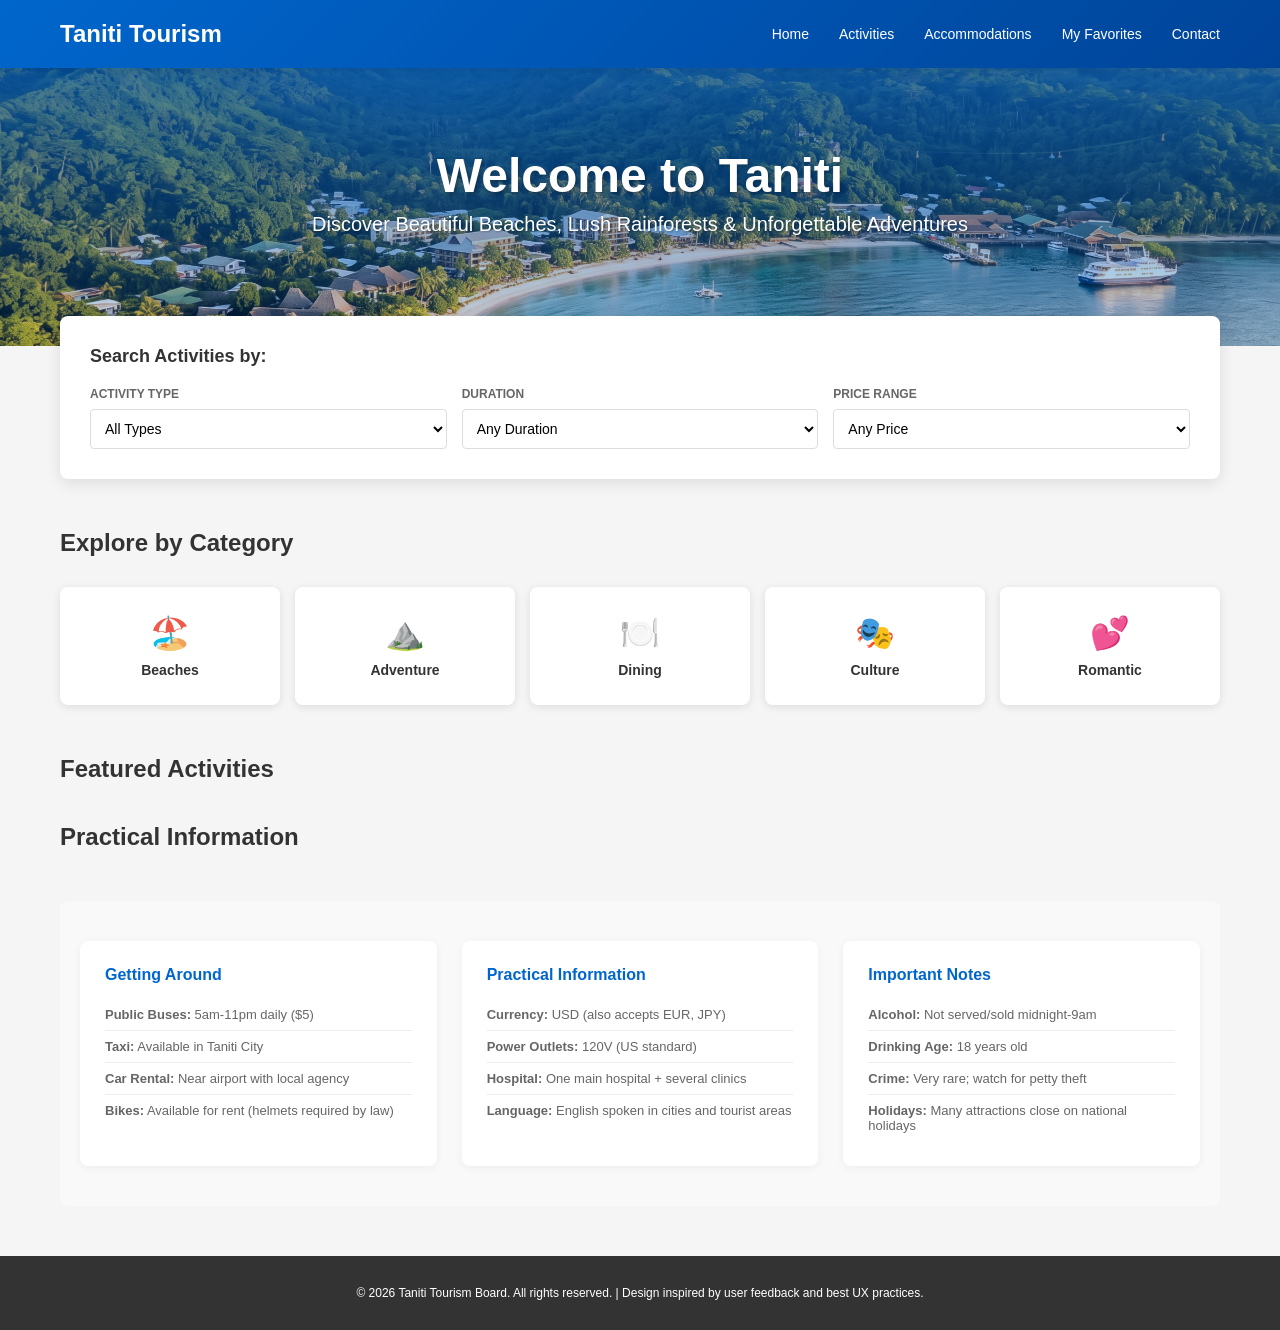
==== index.html @ 6fd8b82e "modal" ====
<!DOCTYPE html>
<html lang="en">
<head>
    <meta charset="UTF-8">
    <meta name="viewport" content="width=device-width, initial-scale=1.0">
    <title>Taniti Tourism Website - Interactive Prototype</title>
    <link rel="stylesheet" href="styles.css">
</head>
<body>
    <header>
        <div class="header-container">
            <a href="#" class="logo">Taniti Tourism</a>
            <nav>
                <a href="#">Home</a>
                <a href="#">Activities</a>
                <a href="#">Accommodations</a>
                <a href="#">My Favorites</a>
                <a href="#">Contact</a>
            </nav>
        </div>
    </header>

    <section class="hero">
        <h1>Welcome to Taniti</h1>
        <p>Discover Beautiful Beaches, Lush Rainforests & Unforgettable Adventures</p>
    </section>

    <div class="search-section">
        <div class="search-box">
            <h2>Search Activities by:</h2>
            <div class="filters">
                <div class="filter-group">
                    <label>Activity Type</label>
                    <select onchange="#()">
                        <option value="">All Types</option>
                        <option value="beach">Beach & Water</option>
                        <option value="adventure">Adventure</option>
                        <option value="dining">Dining</option>
                        <option value="cultural">Cultural</option>
                    </select>
                </div>
                <div class="filter-group">
                    <label>Duration</label>
                    <select onchange="#">
                        <option value="">Any Duration</option>
                        <option value="short">Under 2 Hours</option>
                        <option value="medium">2-4 Hours</option>
                        <option value="long">Half Day +</option>
                    </select>
                </div>
                <div class="filter-group">
                    <label>Price Range</label>
                    <select onchange="#">
                        <option value="">Any Price</option>
                        <option value="budget">Under $50</option>
                        <option value="mid">$50-$100</option>
                        <option value="premium">$100+</option>
                    </select>
                </div>
            </div>
        </div>
    </div>

    <div class="container">
        <!-- CATEGORIES -->
        <h2 class="section-title">Explore by Category</h2>
        <div class="categories">
            <div class="category-card" onclick="#">
                <div class="category-emoji">🏖️</div>
                <p>Beaches</p>
            </div>
            <div class="category-card" onclick="#">
                <div class="category-emoji">⛰️</div>
                <p>Adventure</p>
            </div>
            <div class="category-card" onclick="#">
                <div class="category-emoji">🍽️</div>
                <p>Dining</p>
            </div>
            <div class="category-card" onclick="#">
                <div class="category-emoji">🎭</div>
                <p>Culture</p>
            </div>
            <div class="category-card" onclick="#">
                <div class="category-emoji">💕</div>
                <p>Romantic</p>
            </div>
        </div>

        <!-- ACTIVITIES GRID -->
        <h2 class="section-title">Featured Activities</h2>
        <div class="activities-grid" id="activitiesGrid">
        </div>
        
        <!-- INFO SECTION -->
        <h2 class="section-title">Practical Information</h2>
        <div class="info-section">
            <div class="info-box">
                <h3>Getting Around</h3>
                <ul>
                    <li><strong>Public Buses:</strong> 5am-11pm daily ($5)</li>
                    <li><strong>Taxi:</strong> Available in Taniti City</li>
                    <li><strong>Car Rental:</strong> Near airport with local agency</li>
                    <li><strong>Bikes:</strong> Available for rent (helmets required by law)</li>
                </ul>
            </div>
            <div class="info-box">
                <h3>Practical Information</h3>
                <ul>
                    <li><strong>Currency:</strong> USD (also accepts EUR, JPY)</li>
                    <li><strong>Power Outlets:</strong> 120V (US standard)</li>
                    <li><strong>Hospital:</strong> One main hospital + several clinics</li>
                    <li><strong>Language:</strong> English spoken in cities and tourist areas</li>
                </ul>
            </div>
            <div class="info-box">
                <h3>Important Notes</h3>
                <ul>
                    <li><strong>Alcohol:</strong> Not served/sold midnight-9am</li>
                    <li><strong>Drinking Age:</strong> 18 years old</li>
                    <li><strong>Crime:</strong> Very rare; watch for petty theft</li>
                    <li><strong>Holidays:</strong> Many attractions close on national holidays</li>
                </ul>
            </div>
        </div>
    </div>

    <div id="activityModal" class="modal">
        <div class="modal-content">
            <div class="modal-header">
                <h2 id="modalTitle"></h2>
                <button class="close-btn" onclick="">&times;</button>
            </div>
            <div class="modal-body">
                <div class="detail-image" id="modalImage"></div>
                
                <div class="detail-info">
                    <p><strong>Rating:</strong> <span id="modalRating"></span></p>
                    <p><strong>Duration:</strong> <span id="modalDuration"></span></p>
                    <p><strong>Price:</strong> <span id="modalPrice" style="color: #0066cc; font-weight: bold;"></span></p>
                    <p><strong>Location:</strong> <span id="modalLocation"></span></p>
                </div>

                <div class="detail-section">
                    <h4>Description</h4>
                    <p id="modalDescription"></p>
                </div>

                <div class="detail-section">
                    <h4>What's Included</h4>
                    <p id="modalIncluded"></p>
                </div>

                <div class="detail-section">
                    <h4>Age & Fitness Requirements</h4>
                    <p id="modalRequirements"></p>
                </div>

                <div class="booking-widget">
                    <h4>Book This Activity</h4>
                    <div class="date-time-inputs">
                        <input type="date" id="bookingDate" min="">
                        <input type="time" id="bookingTime" value="10:00">
                    </div>
                    <button class="book-now-btn" onclick="">Complete Booking</button>
                </div>
            </div>
        </div>
    </div>

    <!-- FOOTER -->
    <footer>
        <p>&copy; 2026 Taniti Tourism Board. All rights reserved. | Design inspired by user feedback and best UX practices.</p>
    </footer>

    
<script src="script.js"></script>
</body>
---- styles.css ----
* {
    margin: 0;
    padding: 0;
    box-sizing: border-box;
}
body {
    font-family: 'Segoe UI', Tahoma, Geneva, Verdana, sans-serif;
    background-color: #f5f5f5;
    color: #333;
}

/* HEADER/NAVIGATION */
header {
    background: linear-gradient(135deg, #0066cc 0%, #004499 100%);
    color: white;
    padding: 20px 0;
    position: sticky;
    top: 0;
    box-shadow: 0 2px 10px rgba(0,0,0,0.1);
    z-index: 100;
}

.header-container {
    max-width: 1200px;
    margin: 0 auto;
    padding: 0 20px;
    display: flex;
    justify-content: space-between;
    align-items: center;
}

.logo {
    font-size: 24px;
    font-weight: bold;
    text-decoration: none;
    color: white;
}

nav {
    display: flex;
    gap: 30px;
}

nav a {
    color: white;
    text-decoration: none;
    font-size: 14px;
    transition: opacity 0.3s;
}

nav a:hover {
    opacity: 0.8;
}

/* HERO SECTION */
.hero {
    background: linear-gradient(rgba(0, 102, 204, 0.7), rgba(0, 102, 204, 0.2)), 
                url('images/hero.jpg');
    background-size: cover;
    background-position: center;
    color: white;
    padding: 80px 20px;
    text-align: center;
}

.hero h1 {
    font-size: 48px;
    margin-bottom: 10px;
    text-shadow: 2px 2px 4px rgba(0,0,0,0.3);
}

.hero p {
    font-size: 20px;
    margin-bottom: 30px;
    text-shadow: 1px 1px 2px rgba(0,0,0,0.3);
}

/* SEARCH SECTION */
.search-section {
    max-width: 1200px;
    margin: -30px auto 50px;
    padding: 0 20px;
    position: relative;
    z-index: 10;
}

.search-box {
    background: white;
    padding: 30px;
    border-radius: 8px;
    box-shadow: 0 4px 15px rgba(0,0,0,0.1);
}

.search-box h2 {
    font-size: 18px;
    margin-bottom: 20px;
    color: #333;
}

.filters {
    display: grid;
    grid-template-columns: repeat(auto-fit, minmax(200px, 1fr));
    gap: 15px;
}

.filter-group {
    display: flex;
    flex-direction: column;
}

.filter-group label {
    font-size: 12px;
    font-weight: bold;
    margin-bottom: 8px;
    color: #666;
    text-transform: uppercase;
}

.filter-group select {
    padding: 10px;
    border: 1px solid #ddd;
    border-radius: 4px;
    font-size: 14px;
    background: white;
    cursor: pointer;
}

/* CATEGORIES */
.container {
    max-width: 1200px;
    margin: 0 auto;
    padding: 0 20px;
}

.section-title {
    font-size: 24px;
    margin: 40px 0 30px;
    color: #333;
    font-weight: bold;
}

.categories {
    display: grid;
    grid-template-columns: repeat(auto-fit, minmax(140px, 1fr));
    gap: 15px;
    margin-bottom: 50px;
}

.category-card {
    background: white;
    padding: 25px;
    border-radius: 8px;
    text-align: center;
    cursor: pointer;
    transition: all 0.3s;
    box-shadow: 0 2px 8px rgba(0,0,0,0.1);
    border: 2px solid transparent;
}

.category-card:hover {
    transform: translateY(-5px);
    box-shadow: 0 5px 15px rgba(0,102,204,0.2);
    border-color: #0066cc;
}

.category-emoji {
    font-size: 32px;
    margin-bottom: 10px;
}

.category-card p {
    font-size: 14px;
    font-weight: bold;
    color: #333;
}

/* INFO SECTION */
.info-section {
    display: grid;
    grid-template-columns: repeat(auto-fit, minmax(300px, 1fr));
    gap: 25px;
    margin: 50px 0;
    background: #f9f9f9;
    padding: 40px 20px;
    border-radius: 8px;
}

.info-box {
    background: white;
    padding: 25px;
    border-radius: 8px;
    box-shadow: 0 2px 8px rgba(0,0,0,0.05);
}

.info-box h3 {
    color: #0066cc;
    margin-bottom: 15px;
    font-size: 16px;
}

.info-box ul {
    list-style: none;
}

.info-box li {
    padding: 8px 0;
    font-size: 13px;
    color: #666;
    border-bottom: 1px solid #eee;
}

.info-box li:last-child {
    border-bottom: none;
}


/* FOOTER */
footer {
    background: #333;
    color: white;
    padding: 30px 20px;
    text-align: center;
    margin-top: 50px;
    font-size: 12px;
}

/* MODAL */
.modal {
    display: none;
    position: fixed;
    z-index: 1000;
    left: 0;
    top: 0;
    width: 100%;
    height: 100%;
    background-color: rgba(0,0,0,0.6);
    animation: fadeIn 0.3s;
}

@keyframes fadeIn {
    from { opacity: 0; }
    to { opacity: 1; }
}

.modal-content {
    background-color: white;
    margin: 50px auto;
    padding: 0;
    border-radius: 8px;
    width: 90%;
    max-width: 600px;
    max-height: 90vh;
    overflow-y: auto;
    box-shadow: 0 10px 40px rgba(0,0,0,0.3);
}

.modal-header {
    background: linear-gradient(135deg, #4A90E2 0%, #357ABD 100%);
    color: white;
    padding: 30px;
    display: flex;
    justify-content: space-between;
    align-items: center;
}

.modal-header h2 {
    margin: 0;
    font-size: 24px;
}

.close-btn {
    background: none;
    border: none;
    font-size: 28px;
    cursor: pointer;
    color: white;
}

.modal-body {
    padding: 30px;
}

.detail-image {
    width: 100%;
    height: 250px;
    background: linear-gradient(135deg, #4A90E2 0%, #357ABD 100%);
    border-radius: 8px;
    display: flex;
    align-items: center;
    justify-content: center;
    font-size: 60px;
    margin-bottom: 20px;
}

.detail-info {
    margin-bottom: 20px;
}

.detail-info p {
    margin: 10px 0;
    font-size: 13px;
    color: #666;
}

.detail-info strong {
    color: #333;
}

.detail-section {
    margin-bottom: 25px;
}

.detail-section h4 {
    color: #0066cc;
    margin-bottom: 10px;
    font-size: 14px;
    font-weight: bold;
}

.detail-section p {
    font-size: 13px;
    color: #666;
    line-height: 1.6;
}

.booking-widget {
    background: #f0f4f9;
    padding: 20px;
    border-radius: 8px;
    border: 1px solid #ddd;
}

.booking-widget h4 {
    color: #0066cc;
    margin-bottom: 15px;
}

.date-time-inputs {
    display: grid;
    gap: 10px;
    margin-bottom: 15px;
}

.date-time-inputs input {
    padding: 10px;
    border: 1px solid #ddd;
    border-radius: 4px;
    font-size: 13px;
}

.book-now-btn {
    width: 100%;
    padding: 12px;
    background: #00cc66;
    color: white;
    border: none;
    border-radius: 4px;
    cursor: pointer;
    font-weight: bold;
    font-size: 14px;
    transition: background 0.3s;
}

.book-now-btn:hover {
    background: #00aa55;
}
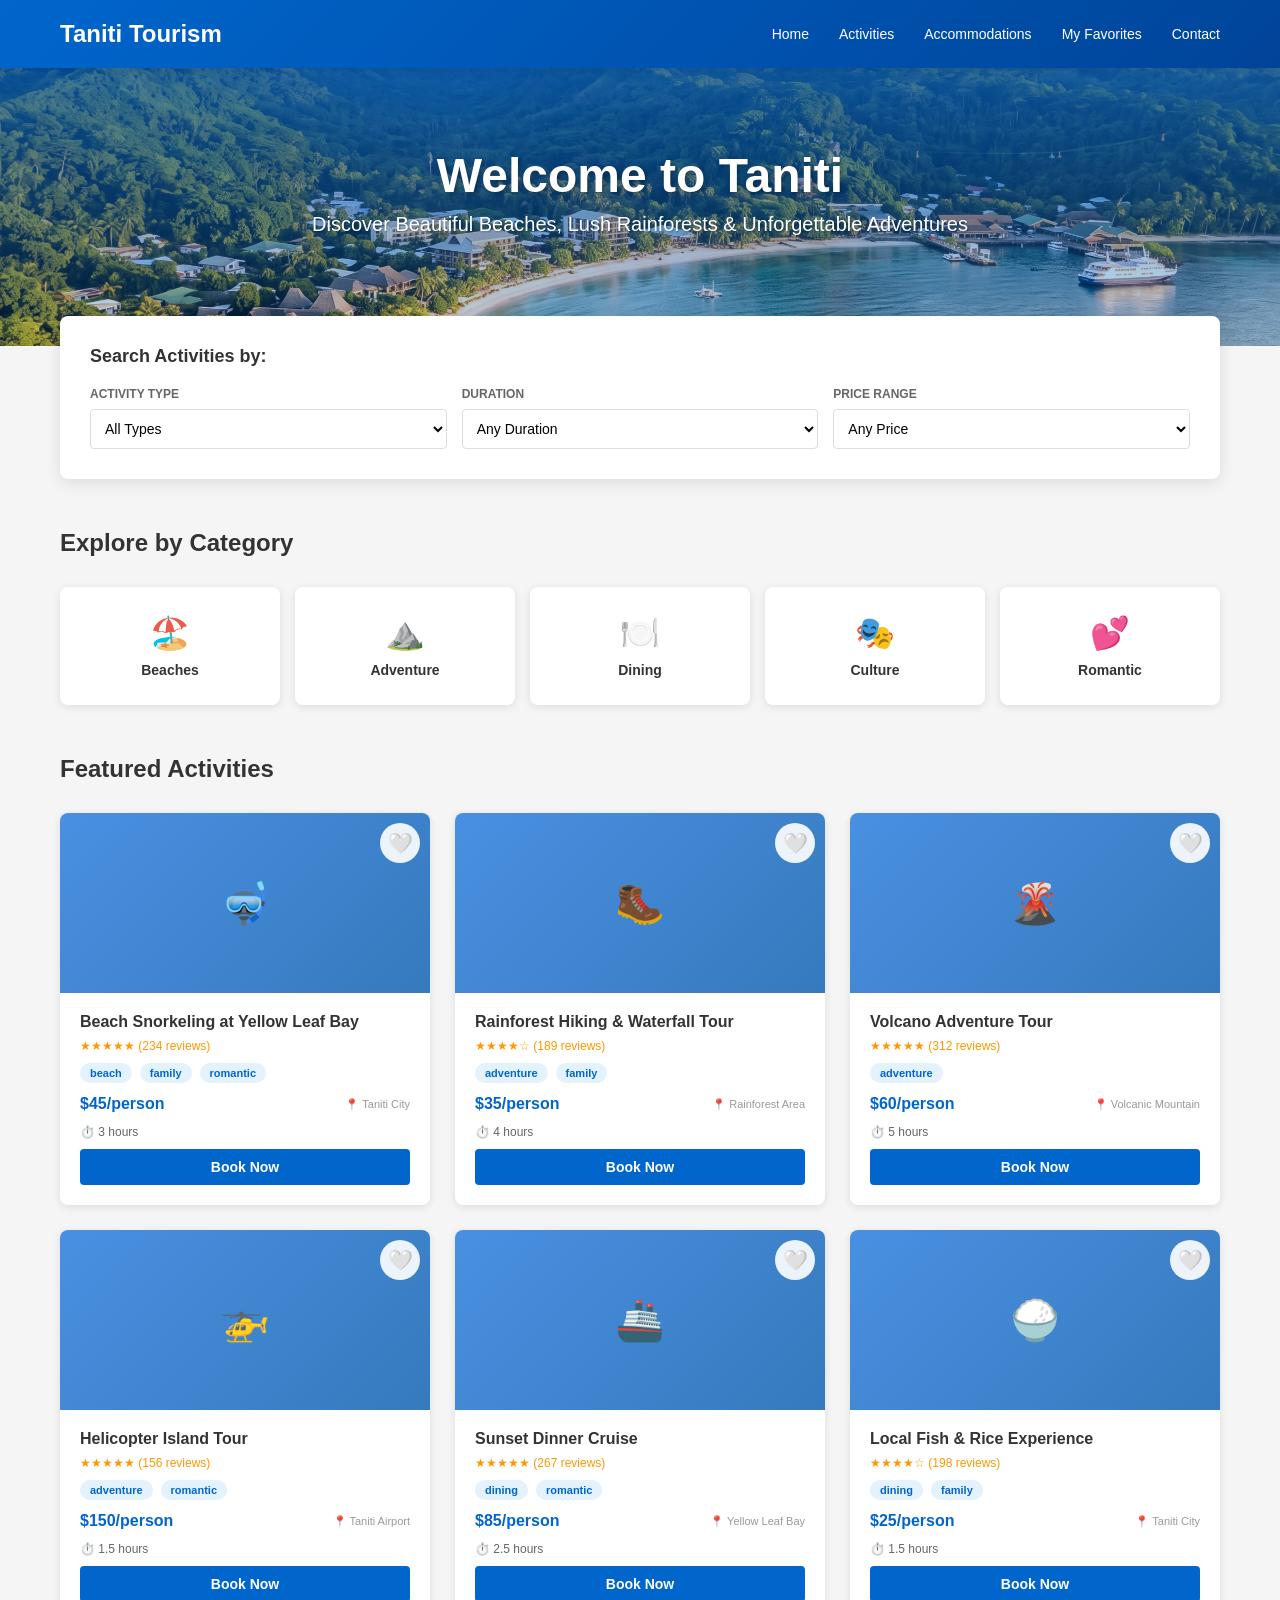
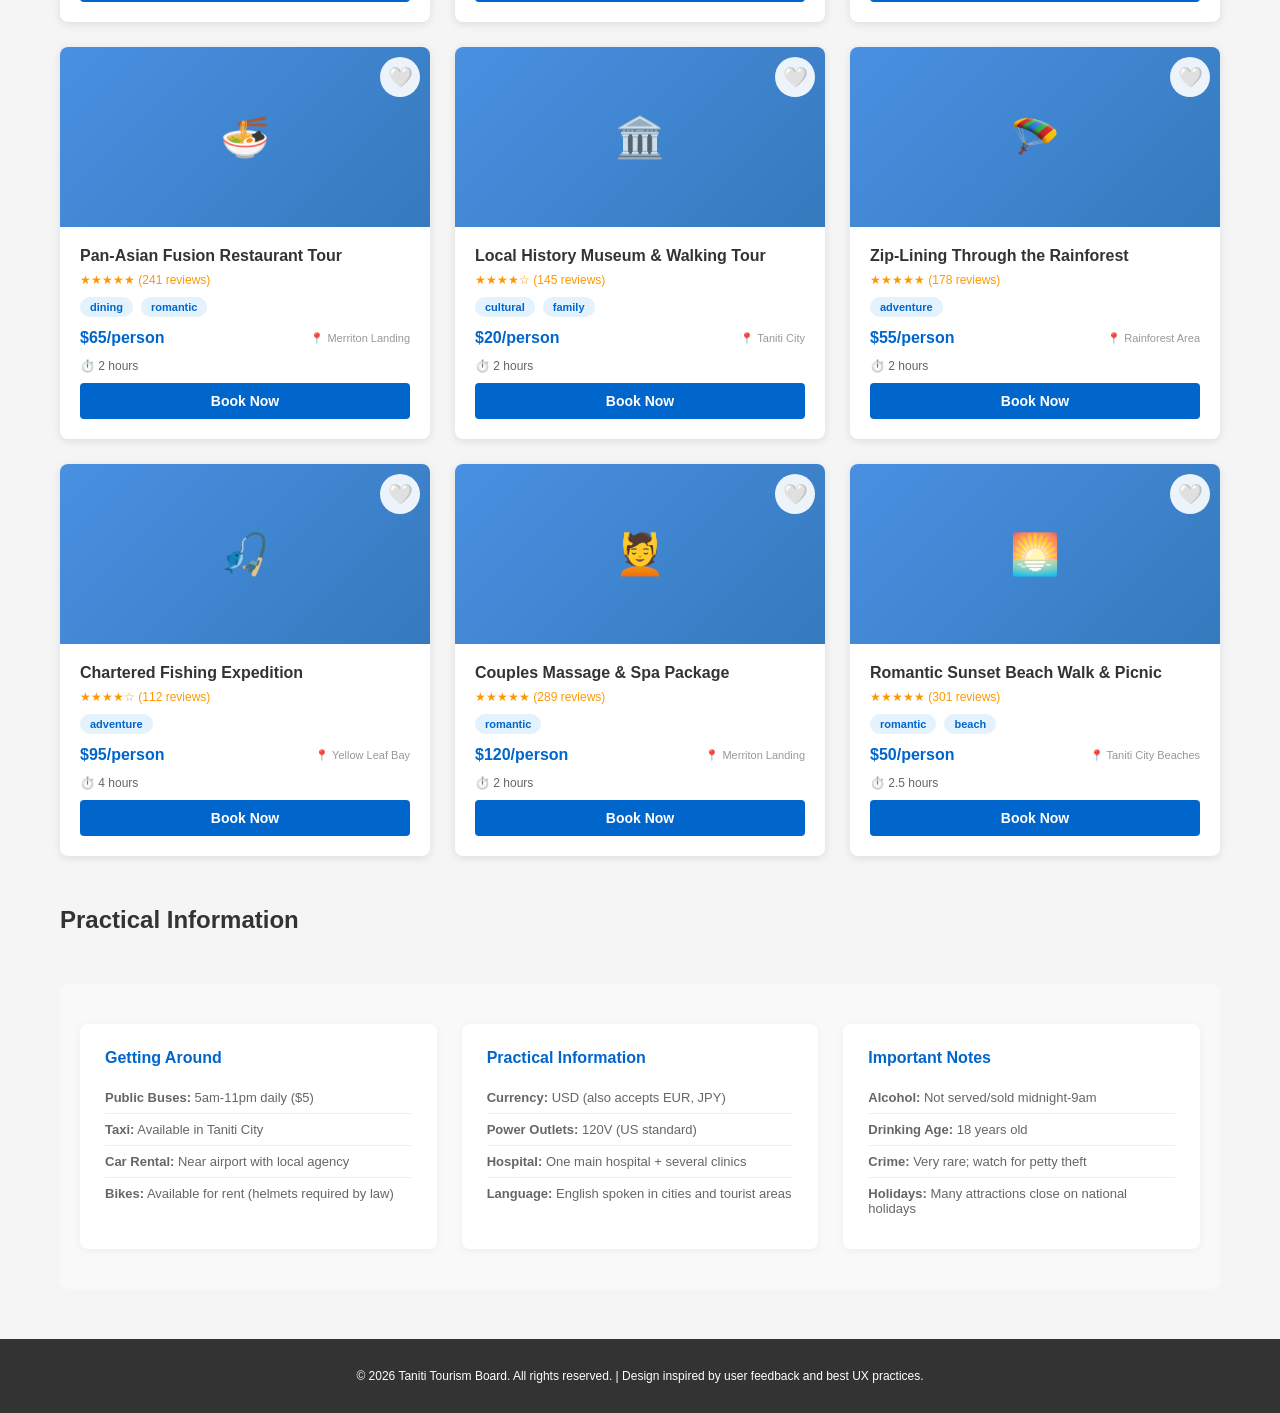
==== commit c6e05aaa: "update: header" ====
--- a/index.html
+++ b/index.html
@@ -9,13 +9,13 @@
 <body>
     <header>
         <div class="header-container">
-            <a href="#" class="logo">Taniti Tourism</a>
+            <a href="#" class="logo" onclick="showHome(); return false;">Taniti Tourism</a>
             <nav>
-                <a href="#">Home</a>
-                <a href="#">Activities</a>
-                <a href="#">Accommodations</a>
-                <a href="#">My Favorites</a>
-                <a href="#">Contact</a>
+                <a href="#" onclick="showHome(); return false;">Home</a>
+                <a href="#" onclick="filterByCategory('all'); return false;">Activities</a>
+                <a href="#" onclick="alert('Accommodations page - coming soon'); return false;">Accommodations</a>
+                <a href="#" onclick="showSavedActivities(); return false;">My Favorites</a>
+                <a href="#" onclick="alert('Contact us at info@taniti.tourism'); return false;">Contact</a>
             </nav>
         </div>
     </header>
--- a/styles.css
+++ b/styles.css
@@ -172,6 +172,141 @@
     font-size: 14px;
     font-weight: bold;
     color: #333;
+}
+
+/* ACTIVITY GRID */
+.activities-grid {
+    display: grid;
+    grid-template-columns: repeat(auto-fill, minmax(280px, 1fr));
+    gap: 25px;
+    margin-bottom: 50px;
+}
+
+.activity-card {
+    background: white;
+    border-radius: 8px;
+    overflow: hidden;
+    box-shadow: 0 2px 8px rgba(0,0,0,0.1);
+    transition: all 0.3s;
+    cursor: pointer;
+}
+
+.activity-card:hover {
+    transform: translateY(-5px);
+    box-shadow: 0 8px 20px rgba(0,102,204,0.2);
+}
+
+.activity-image {
+    width: 100%;
+    height: 180px;
+    background: linear-gradient(135deg, #4A90E2 0%, #357ABD 100%);
+    display: flex;
+    align-items: center;
+    justify-content: center;
+    color: white;
+    font-size: 40px;
+    position: relative;
+}
+
+.favorite-btn {
+    position: absolute;
+    top: 10px;
+    right: 10px;
+    background: rgba(255,255,255,0.9);
+    border: none;
+    width: 40px;
+    height: 40px;
+    border-radius: 50%;
+    cursor: pointer;
+    font-size: 20px;
+    transition: all 0.3s;
+}
+
+.favorite-btn:hover {
+    background: white;
+    transform: scale(1.1);
+}
+
+.favorite-btn.saved {
+    color: #ff4444;
+}
+
+.activity-content {
+    padding: 20px;
+}
+
+.activity-title {
+    font-size: 16px;
+    font-weight: bold;
+    margin-bottom: 8px;
+    color: #333;
+}
+
+.activity-info {
+    display: flex;
+    justify-content: space-between;
+    align-items: center;
+    margin-bottom: 10px;
+    font-size: 12px;
+    color: #666;
+}
+
+.activity-rating {
+    color: #ff9800;
+    font-size: 12px;
+    margin-bottom: 10px;
+}
+
+.activity-meta {
+    display: flex;
+    flex-wrap: wrap;
+    gap: 8px;
+    margin-bottom: 12px;
+}
+
+.meta-tag {
+    background: #e3f2fd;
+    color: #0066cc;
+    padding: 4px 10px;
+    border-radius: 20px;
+    font-size: 11px;
+    font-weight: bold;
+}
+
+.price-location {
+    display: flex;
+    justify-content: space-between;
+    align-items: center;
+    margin-bottom: 12px;
+    font-size: 12px;
+}
+
+.price {
+    font-size: 16px;
+    font-weight: bold;
+    color: #0066cc;
+}
+
+.location {
+    color: #999;
+    font-size: 11px;
+}
+
+.book-btn {
+    width: 100%;
+    padding: 10px;
+    background: #0066cc;
+    color: white;
+    border: none;
+    border-radius: 4px;
+    cursor: pointer;
+    font-weight: bold;
+    font-size: 14px;
+    transition: background 0.3s;
+}
+
+.book-btn:hover {
+    background: #004499;
 }
 
 /* INFO SECTION */
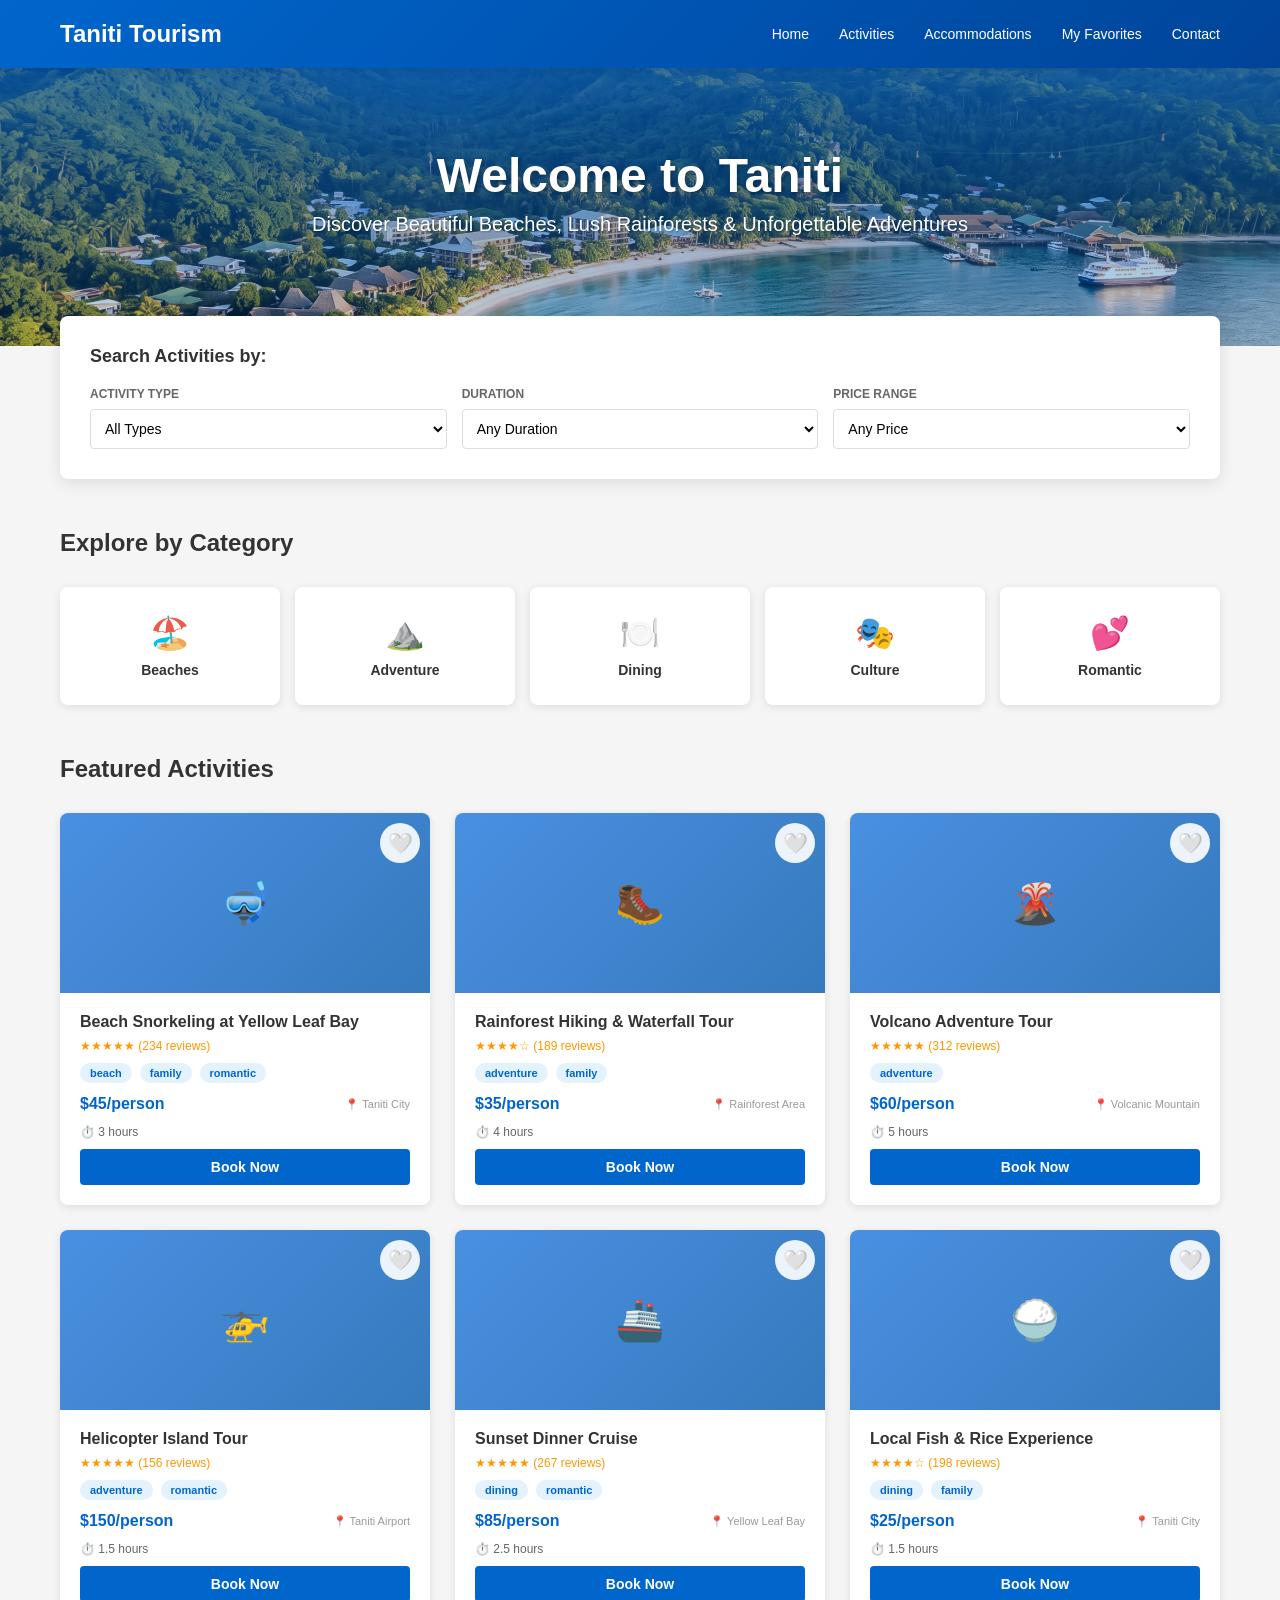
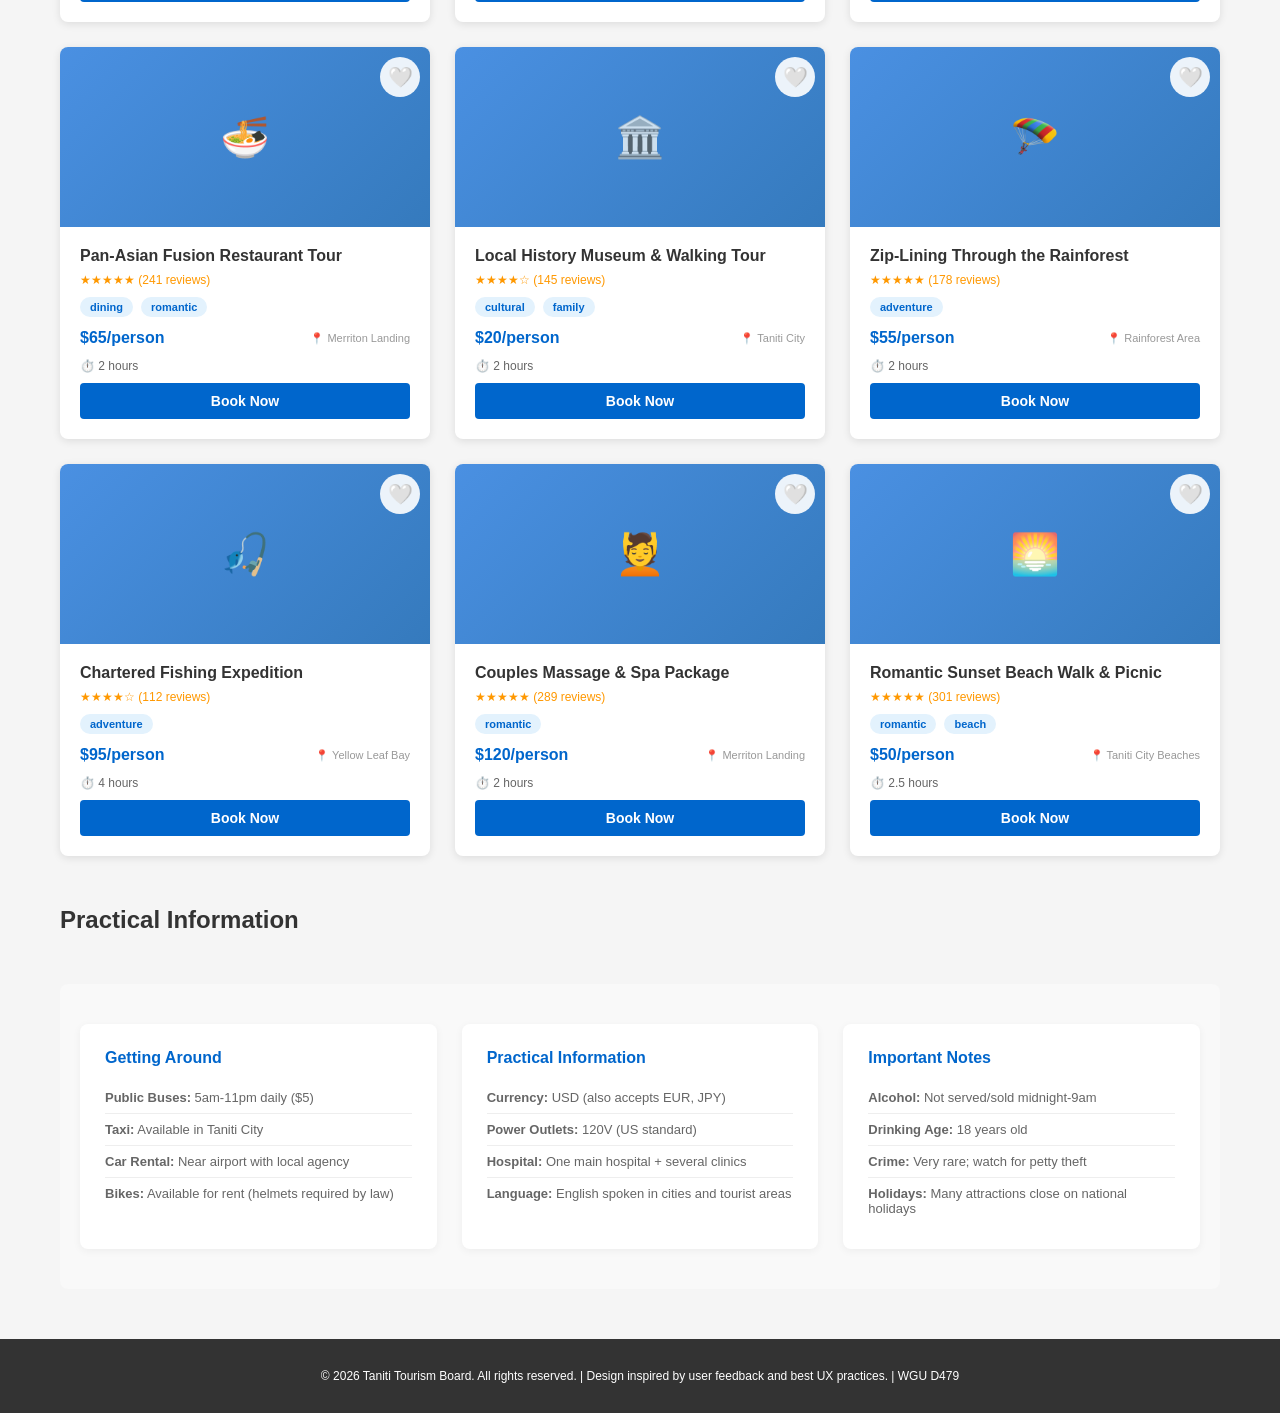
==== commit ccb6c059: "mod: footer msg:" ====
--- a/index.html
+++ b/index.html
@@ -7,6 +7,7 @@
     <link rel="stylesheet" href="styles.css">
 </head>
 <body>
+    <!-- HEADER -->
     <header>
         <div class="header-container">
             <a href="#" class="logo" onclick="showHome(); return false;">Taniti Tourism</a>
@@ -20,18 +21,20 @@
         </div>
     </header>
 
+    <!-- HERO SECTION -->
     <section class="hero">
         <h1>Welcome to Taniti</h1>
         <p>Discover Beautiful Beaches, Lush Rainforests & Unforgettable Adventures</p>
     </section>
 
+    <!-- SEARCH SECTION -->
     <div class="search-section">
         <div class="search-box">
             <h2>Search Activities by:</h2>
             <div class="filters">
                 <div class="filter-group">
                     <label>Activity Type</label>
-                    <select onchange="#()">
+                    <select onchange="filterActivities()">
                         <option value="">All Types</option>
                         <option value="beach">Beach & Water</option>
                         <option value="adventure">Adventure</option>
@@ -41,7 +44,7 @@
                 </div>
                 <div class="filter-group">
                     <label>Duration</label>
-                    <select onchange="#">
+                    <select onchange="filterActivities()">
                         <option value="">Any Duration</option>
                         <option value="short">Under 2 Hours</option>
                         <option value="medium">2-4 Hours</option>
@@ -50,7 +53,7 @@
                 </div>
                 <div class="filter-group">
                     <label>Price Range</label>
-                    <select onchange="#">
+                    <select onchange="filterActivities()">
                         <option value="">Any Price</option>
                         <option value="budget">Under $50</option>
                         <option value="mid">$50-$100</option>
@@ -65,23 +68,23 @@
         <!-- CATEGORIES -->
         <h2 class="section-title">Explore by Category</h2>
         <div class="categories">
-            <div class="category-card" onclick="#">
+            <div class="category-card" onclick="filterByCategory('beach')">
                 <div class="category-emoji">🏖️</div>
                 <p>Beaches</p>
             </div>
-            <div class="category-card" onclick="#">
+            <div class="category-card" onclick="filterByCategory('adventure')">
                 <div class="category-emoji">⛰️</div>
                 <p>Adventure</p>
             </div>
-            <div class="category-card" onclick="#">
+            <div class="category-card" onclick="filterByCategory('dining')">
                 <div class="category-emoji">🍽️</div>
                 <p>Dining</p>
             </div>
-            <div class="category-card" onclick="#">
+            <div class="category-card" onclick="filterByCategory('cultural')">
                 <div class="category-emoji">🎭</div>
                 <p>Culture</p>
             </div>
-            <div class="category-card" onclick="#">
+            <div class="category-card" onclick="filterByCategory('romantic')">
                 <div class="category-emoji">💕</div>
                 <p>Romantic</p>
             </div>
@@ -125,11 +128,12 @@
         </div>
     </div>
 
+    <!-- MODAL -->
     <div id="activityModal" class="modal">
         <div class="modal-content">
             <div class="modal-header">
                 <h2 id="modalTitle"></h2>
-                <button class="close-btn" onclick="">&times;</button>
+                <button class="close-btn" onclick="closeModal()">&times;</button>
             </div>
             <div class="modal-body">
                 <div class="detail-image" id="modalImage"></div>
@@ -157,12 +161,12 @@
                 </div>
 
                 <div class="booking-widget">
-                    <h4>Book This Activity</h4>
+                    <h4>📅 Book This Activity</h4>
                     <div class="date-time-inputs">
                         <input type="date" id="bookingDate" min="">
                         <input type="time" id="bookingTime" value="10:00">
                     </div>
-                    <button class="book-now-btn" onclick="">Complete Booking</button>
+                    <button class="book-now-btn" onclick="completeBooking()">Complete Booking</button>
                 </div>
             </div>
         </div>
@@ -170,9 +174,7 @@
 
     <!-- FOOTER -->
     <footer>
-        <p>&copy; 2026 Taniti Tourism Board. All rights reserved. | Design inspired by user feedback and best UX practices.</p>
+        <p>&copy; 2026 Taniti Tourism Board. All rights reserved. | Design inspired by user feedback and best UX practices. | WGU D479</p>
     </footer>
-
-    
 <script src="script.js"></script>
 </body>
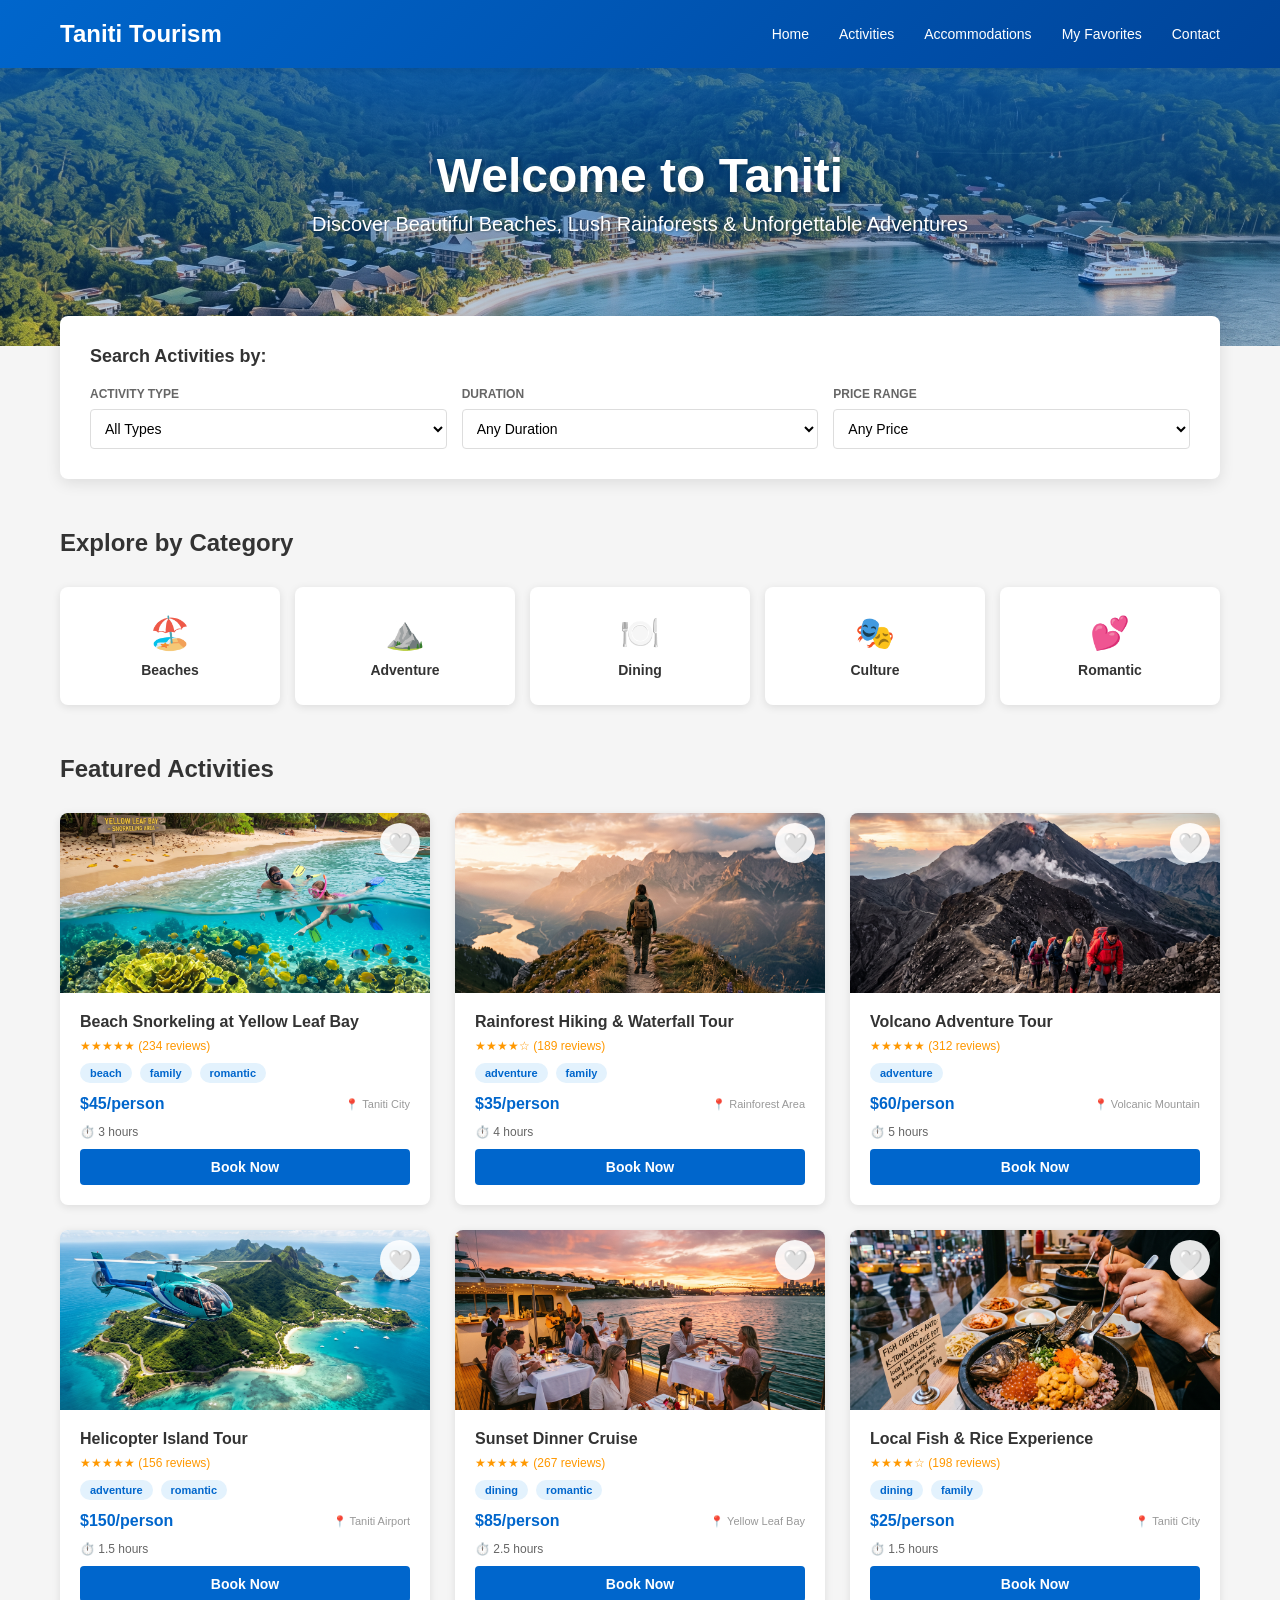
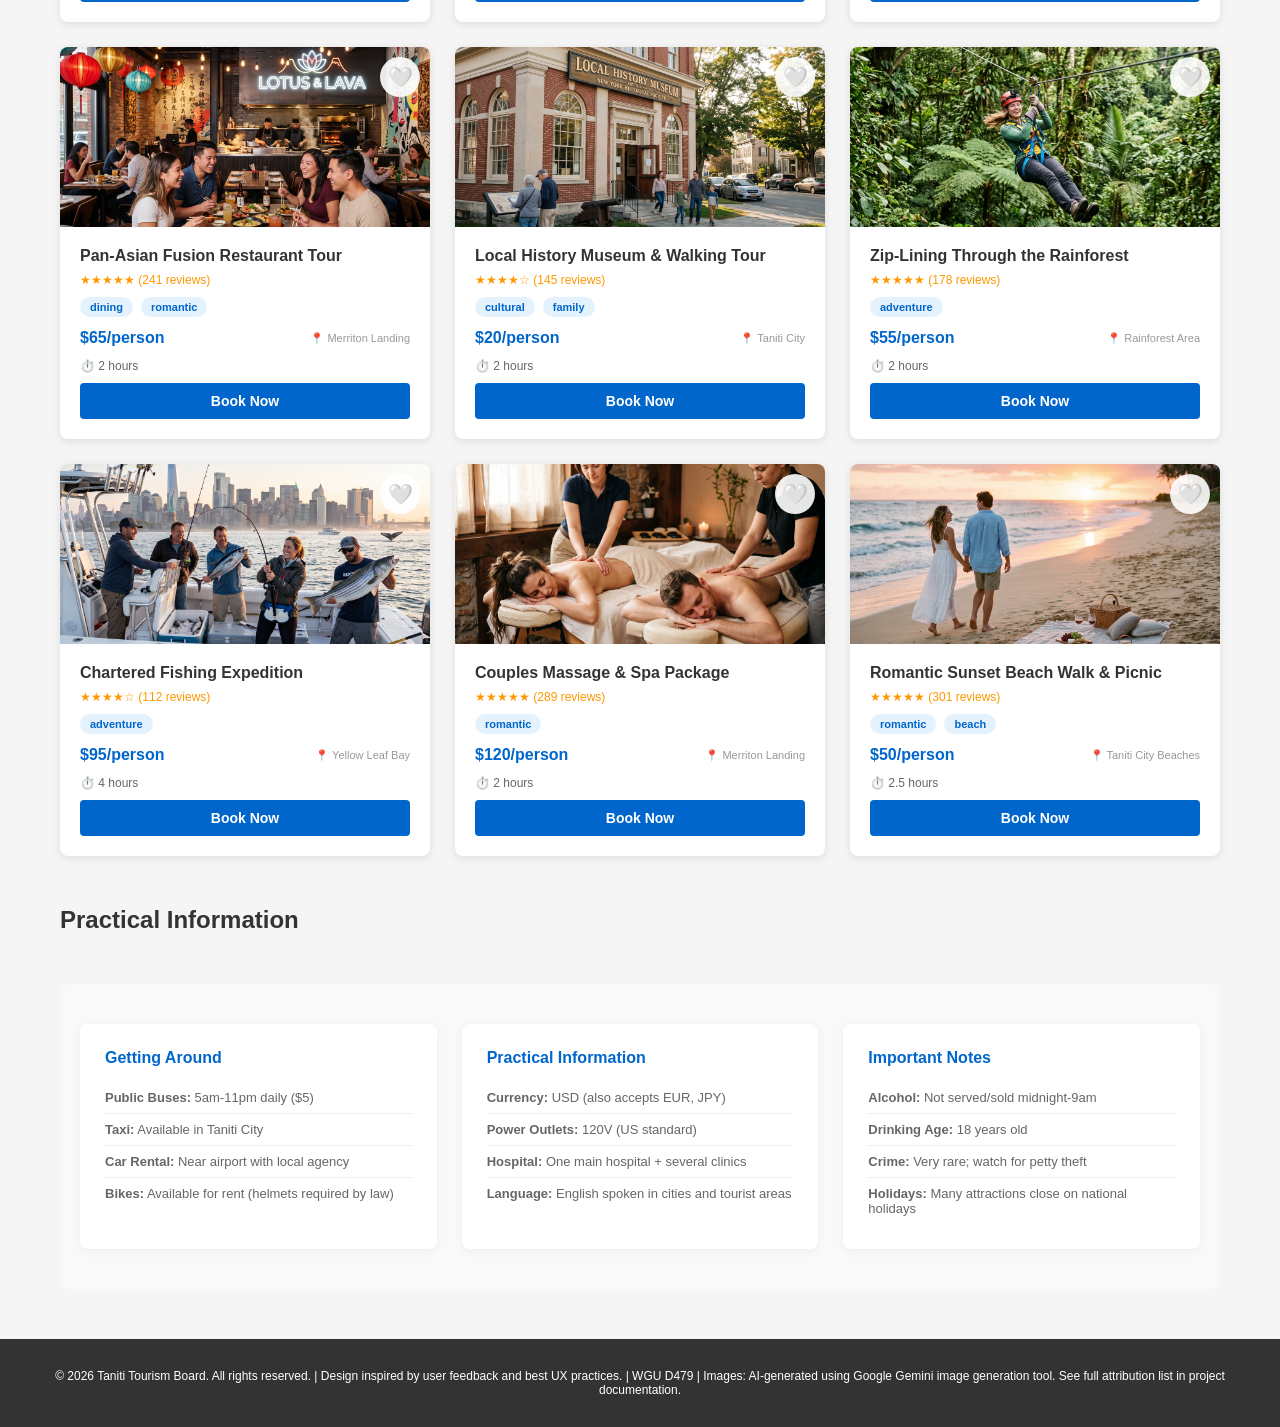
==== commit 9230e202: "cover images citation" ====
--- a/index.html
+++ b/index.html
@@ -26,6 +26,7 @@
         <h1>Welcome to Taniti</h1>
         <p>Discover Beautiful Beaches, Lush Rainforests & Unforgettable Adventures</p>
     </section>
+    <!-- Hero Image Attribution: Google Gemini. (2026). Taniti island beaches and volcano landscape [AI-generated image]. Created using Google Gemini image generation tool. -->
 
     <!-- SEARCH SECTION -->
     <div class="search-section">
@@ -174,7 +175,7 @@
 
     <!-- FOOTER -->
     <footer>
-        <p>&copy; 2026 Taniti Tourism Board. All rights reserved. | Design inspired by user feedback and best UX practices. | WGU D479</p>
+        <p>&copy; 2026 Taniti Tourism Board. All rights reserved. | Design inspired by user feedback and best UX practices. | WGU D479 | Images: AI-generated using Google Gemini image generation tool. See full attribution list in project documentation.</p>
     </footer>
 <script src="script.js"></script>
 </body>
--- a/styles.css
+++ b/styles.css
@@ -199,13 +199,16 @@
 .activity-image {
     width: 100%;
     height: 180px;
-    background: linear-gradient(135deg, #4A90E2 0%, #357ABD 100%);
-    display: flex;
-    align-items: center;
-    justify-content: center;
-    color: white;
-    font-size: 40px;
     position: relative;
+    overflow: hidden;
+    background: #f0f0f0;
+}
+
+.activity-image img {
+    width: 100%;
+    height: 100%;
+    object-fit: cover;
+    display: block;
 }
 
 .favorite-btn {
